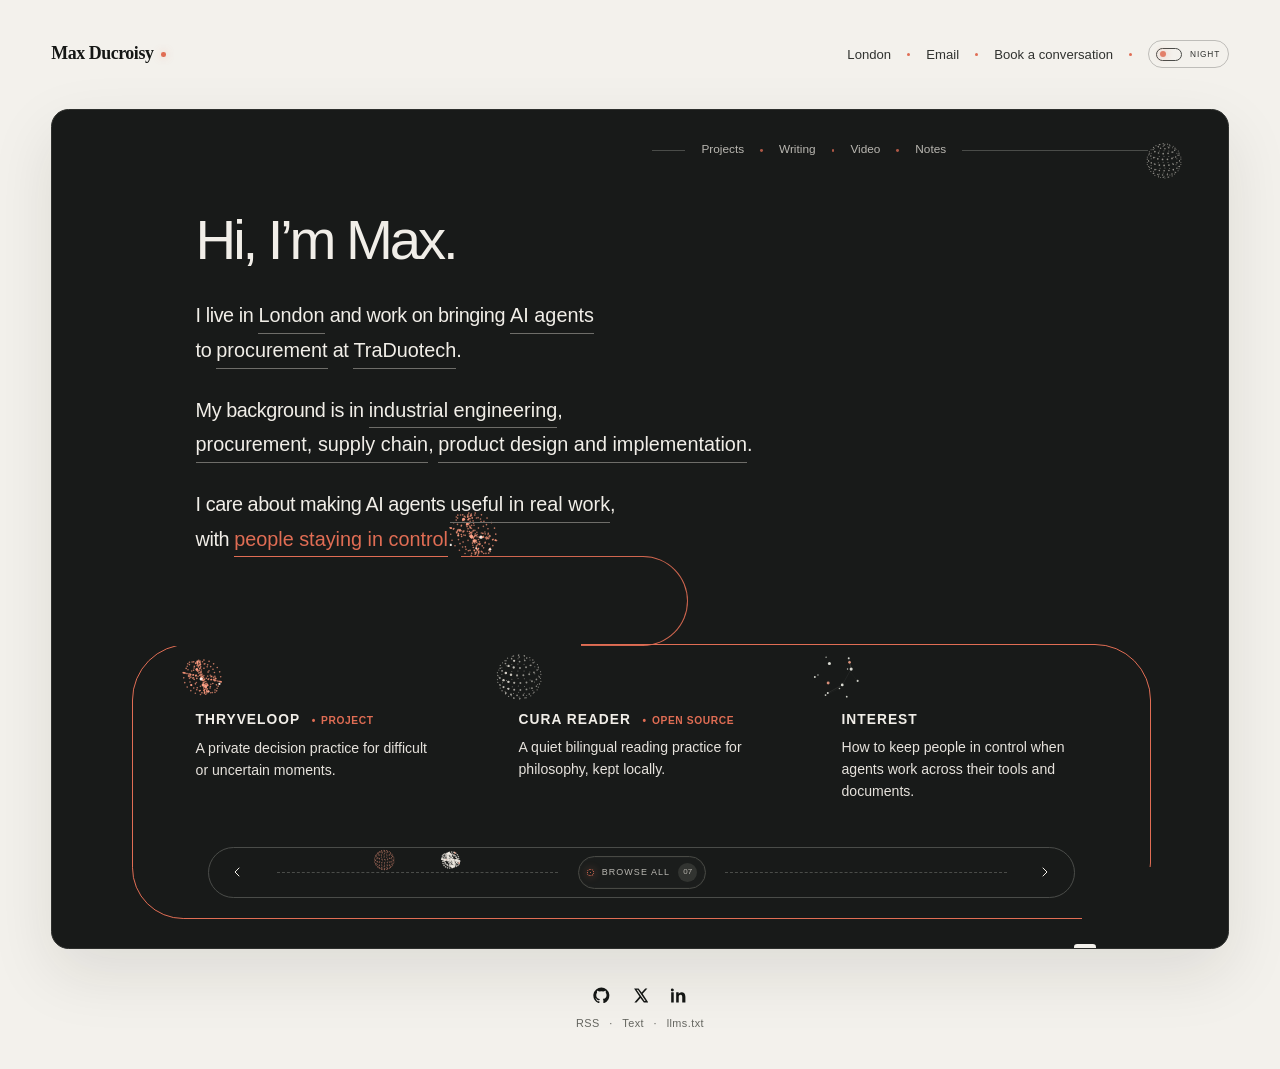
==== index.html @ c27c3bce "Launch personal site" ====
<!doctype html>
<html lang="en">
<head>
  <meta charset="utf-8">
  <meta name="viewport" content="width=device-width, initial-scale=1">
  <meta name="description" content="Max Ducroisy lives in London and works on bringing useful, human-controlled AI agents to procurement at TraDuotech.">
  <meta name="theme-color" content="#f3f1ec">
  <script>try{const ambient=localStorage.getItem('max-ambient');if(ambient)document.documentElement.dataset.ambient=ambient}catch{}</script>
  <meta property="og:title" content="Max Ducroisy">
  <meta property="og:description" content="Work, projects and interests from Max Ducroisy.">
  <meta property="og:type" content="website">
  <meta property="og:url" content="https://maxducroisy.xyz/">
  <meta property="og:image" content="https://maxducroisy.xyz/assets/social-card.png">
  <meta property="og:image:width" content="1200">
  <meta property="og:image:height" content="630">
  <meta property="og:image:alt" content="Max Ducroisy — work, projects and notes">
  <meta name="twitter:card" content="summary_large_image">
  <meta name="twitter:creator" content="@mdu_x0">
  <title>Max Ducroisy</title>
  <link rel="canonical" href="https://maxducroisy.xyz/">
  <link id="site-favicon" rel="icon" href="assets/favicon.svg" type="image/svg+xml">
  <link rel="alternate" type="application/rss+xml" title="Max Ducroisy" href="feed.xml">
  <link rel="stylesheet" href="styles.css">
  <script type="application/ld+json">
    {
      "@context": "https://schema.org",
      "@type": "Person",
      "name": "Max Ducroisy",
      "url": "https://maxducroisy.xyz/",
      "email": "mailto:max.ducroisy@traduotech.com",
      "homeLocation": {
        "@type": "Place",
        "name": "London, United Kingdom"
      },
      "worksFor": {
        "@type": "Organization",
        "name": "TraDuotech",
        "url": "https://traduotech.com/"
      },
      "knowsAbout": [
        "Industrial engineering",
        "Procurement",
        "Supply chain",
        "Product design",
        "AI agents"
      ],
      "sameAs": [
        "https://github.com/md7-debug",
        "https://x.com/mdu_x0",
        "https://www.linkedin.com/in/ducroisy"
      ]
    }
  </script>
  <script src="thinking-orbs.js" defer></script>
  <script src="script.js" defer></script>
</head>
<body>
  <a class="skip-link" href="#personal-space">Skip to Max's introduction</a>

  <header class="site-header" id="top">
    <a class="wordmark" href="#top" aria-label="Max Ducroisy, home">Max Ducroisy</a>
    <nav class="utility-nav" aria-label="Contact and location">
      <span>London</span>
      <span class="utility-separator" aria-hidden="true"></span>
      <a href="mailto:max.ducroisy@traduotech.com">Email</a>
      <span class="utility-separator" aria-hidden="true"></span>
      <a href="https://cal.com/mducroisy"><span class="label-desktop">Book a conversation</span><span class="label-mobile">Book</span></a>
      <span class="utility-separator" aria-hidden="true"></span>
      <button class="ambient-toggle" type="button" aria-pressed="false" aria-label="Switch to night theme">
        <span class="ambient-orbit" aria-hidden="true"><span class="ambient-bead"></span></span>
        <span class="ambient-text" aria-hidden="true">Night</span>
      </button>
    </nav>
  </header>

  <main>
    <section class="personal-space" id="personal-space" aria-labelledby="intro-title">
      <canvas class="orb-canvas" aria-hidden="true"></canvas>

      <div class="mode-rail" role="tablist" aria-label="Browse by format">
        <button class="mode-button is-active" type="button" role="tab" aria-selected="true" aria-controls="thread-grid" data-mode="projects">Projects</button>
        <span aria-hidden="true"></span>
        <button class="mode-button" type="button" role="tab" aria-selected="false" aria-controls="thread-grid" data-mode="writing">Writing</button>
        <span aria-hidden="true"></span>
        <button class="mode-button" type="button" role="tab" aria-selected="false" aria-controls="thread-grid" data-mode="video">Video</button>
        <span aria-hidden="true"></span>
        <button class="mode-button" type="button" role="tab" aria-selected="false" aria-controls="thread-grid" data-mode="notes">Notes</button>
      </div>
      <span class="orb-slot orb-slot-corner" data-orb-slot="corner" aria-hidden="true"></span>

      <div class="introduction">
        <h1 id="intro-title">Hi, I’m Max.</h1>

        <p>
          I live in <button class="thread-trigger" type="button" data-thread="london">London</button> and work on bringing
          <button class="thread-trigger" type="button" data-thread="agents">AI agents</button><br>
          to <button class="thread-trigger" type="button" data-thread="procurement">procurement</button> at
          <button class="thread-trigger" type="button" data-thread="traduotech">TraDuotech</button>.
        </p>

        <p>
          My background is in <button class="thread-trigger" type="button" data-thread="engineering">industrial engineering</button>,<br>
          <button class="thread-trigger" type="button" data-thread="supplychain">procurement, supply chain</button>,
          <button class="thread-trigger" type="button" data-thread="implementation">product design and implementation</button>.
        </p>

        <p>
          I care about making AI agents <button class="thread-trigger" type="button" data-thread="useful">useful in real work</button>,<br>
          with <button class="thread-trigger is-active" type="button" data-thread="control" aria-pressed="true">people staying in control</button>.
        </p>
      </div>

      <div class="thread-connection" aria-hidden="true"></div>

      <section class="thread-stage" aria-labelledby="thread-heading">
        <h2 class="visually-hidden" id="thread-heading">People staying in control</h2>
        <div class="thread-grid" id="thread-grid" aria-live="polite">
          <article class="thread-item">
            <span class="orb-slot" data-orb-slot="thread-0" aria-hidden="true"></span>
            <p class="thread-meta"><button class="fragment-trigger" type="button" data-fragment-thread="thryveloop">ThryveLoop</button> <span>Project</span></p>
            <p class="thread-description">A private decision practice for difficult or uncertain moments.</p>
          </article>
          <article class="thread-item">
            <span class="orb-slot" data-orb-slot="thread-1" aria-hidden="true"></span>
            <p class="thread-meta"><a href="https://curareader.vercel.app">Cura Reader</a> <span>Open source</span></p>
            <p class="thread-description">A quiet bilingual reading practice for philosophy, kept locally.</p>
          </article>
          <article class="thread-item">
            <span class="orb-slot" data-orb-slot="thread-2" aria-hidden="true"></span>
            <p class="thread-meta">Interest</p>
            <p class="thread-description">How capable agents can remain useful while people retain context and control.</p>
          </article>
        </div>

        <div class="thread-navigator">
          <button class="thread-arrow" type="button" data-direction="previous" aria-label="Previous thread">
            <svg class="ui-icon" viewBox="0 0 24 24" aria-hidden="true"><path d="m15 18-6-6 6-6"/></svg>
          </button>
          <span class="track-line" aria-hidden="true">
            <span class="orb-slot" data-orb-slot="track-0"></span>
            <span class="orb-slot" data-orb-slot="track-1"></span>
          </span>
          <button class="browse-button" type="button" aria-haspopup="dialog" aria-controls="archive-dialog">
            <span class="browse-orb" aria-hidden="true"></span>
            <span class="browse-label">Browse all</span>
            <span class="browse-count" aria-hidden="true">06</span>
          </button>
          <span class="track-line track-line-right" aria-hidden="true"></span>
          <button class="thread-arrow" type="button" data-direction="next" aria-label="Next thread">
            <svg class="ui-icon" viewBox="0 0 24 24" aria-hidden="true"><path d="m9 18 6-6-6-6"/></svg>
          </button>
        </div>
      </section>

      <dialog class="archive-dialog" id="archive-dialog" aria-labelledby="archive-title">
        <div class="archive-header">
          <div>
            <p>Browse</p>
            <h2 id="archive-title">Writing and projects</h2>
          </div>
          <button class="archive-close" type="button" aria-label="Close browse view">
            <svg class="ui-icon" viewBox="0 0 24 24" aria-hidden="true"><path d="M6 6l12 12M18 6 6 18"/></svg>
          </button>
        </div>
        <div class="archive-controls">
          <div class="archive-filters" role="group" aria-label="Filter browse view"></div>
          <label class="archive-search">
            <span class="visually-hidden">Search writing and projects</span>
            <svg class="ui-icon" viewBox="0 0 24 24" aria-hidden="true"><circle cx="11" cy="11" r="6"/><path d="m16 16 4 4"/></svg>
            <input type="search" placeholder="Search the archive" autocomplete="off">
          </label>
        </div>
        <p class="archive-summary" aria-live="polite"></p>
        <div class="archive-results">
          <div class="archive-list"></div>
          <button class="archive-more" type="button" hidden>Show more</button>
        </div>
      </dialog>

      <p class="orb-status visually-hidden" aria-live="polite"></p>
    </section>
  </main>

  <footer class="site-footer">
    <nav class="footer-social" aria-label="Social links">
      <a href="https://github.com/md7-debug" rel="me" aria-label="GitHub"><svg class="brand-icon" viewBox="0 0 24 24" aria-hidden="true"><path d="M12 .7a11.5 11.5 0 0 0-3.64 22.42c.58.1.79-.25.79-.56v-2.23c-3.23.7-3.91-1.37-3.91-1.37-.53-1.34-1.29-1.7-1.29-1.7-1.05-.72.08-.71.08-.71 1.17.08 1.78 1.2 1.78 1.2 1.04 1.77 2.72 1.26 3.39.96.1-.75.4-1.26.74-1.55-2.58-.29-5.29-1.29-5.29-5.69 0-1.26.45-2.28 1.19-3.09-.12-.29-.52-1.47.11-3.05 0 0 .97-.31 3.16 1.18a10.94 10.94 0 0 1 5.76 0c2.19-1.49 3.16-1.18 3.16-1.18.63 1.58.23 2.76.11 3.05.74.81 1.19 1.83 1.19 3.09 0 4.41-2.72 5.39-5.31 5.68.42.36.79 1.07.79 2.16v3.2c0 .31.21.67.8.56A11.5 11.5 0 0 0 12 .7Z"/></svg><span>GitHub</span></a>
      <a href="https://x.com/mdu_x0" rel="me" aria-label="X"><svg class="brand-icon" viewBox="0 0 24 24" aria-hidden="true"><path d="M18.9 2H22l-6.77 7.74L23.2 22h-6.24l-4.89-6.39L6.48 22H3.36l7.26-8.3L2.98 2h6.4l4.42 5.84L18.9 2Zm-1.1 17.84h1.73L8.44 4.05H6.58L17.8 19.84Z"/></svg><span>X</span></a>
      <a href="https://www.linkedin.com/in/ducroisy" rel="me" aria-label="LinkedIn"><svg class="brand-icon" viewBox="0 0 24 24" aria-hidden="true"><path d="M5.34 7.65H1.67V22h3.67V7.65ZM3.5 2A2.13 2.13 0 1 0 3.5 6.25 2.13 2.13 0 0 0 3.5 2ZM22 13.78c0-4.32-2.31-6.33-5.39-6.33a4.66 4.66 0 0 0-4.23 2.33h-.05V7.65H8.82V22h3.67v-7.1c0-1.87.35-3.68 2.67-3.68 2.29 0 2.32 2.14 2.32 3.8V22H22v-8.22Z"/></svg><span>LinkedIn</span></a>
    </nav>
    <nav class="footer-editions" aria-label="Other editions">
      <a href="feed.xml">RSS</a>
      <span aria-hidden="true">·</span>
      <a href="index.txt">Text</a>
      <span aria-hidden="true">·</span>
      <a href="llms.txt">llms.txt</a>
    </nav>
  </footer>
</body>
</html>
---- styles.css ----
:root {
  --paper: #f3f1ec;
  --surface: #181a19;
  --surface-soft: #202220;
  --ink: #f1eee8;
  --ink-muted: #b9b7b1;
  --outer-ink: #151715;
  --outer-muted: #30322f;
  --outer-subtle: #656660;
  --line: #4a4c49;
  --line-soft: #313330;
  --accent: #e06d54;
  --accent-muted: #b95643;
  --page-gutter: clamp(1rem, 4vw, 4rem);
  --page-width: 80rem;
  --surface-radius: 1.1rem;
  --sans: "Avenir Next", Avenir, "Helvetica Neue", Helvetica, Arial, sans-serif;
  --ease-out: cubic-bezier(0.16, 1, 0.3, 1);
}

html[data-ambient="night"] {
  --paper: #101211;
  --outer-ink: #efebe4;
  --outer-muted: #c7c3bb;
  --outer-subtle: #918f89;
}

* {
  box-sizing: border-box;
}

html {
  min-width: 18rem;
  background: var(--paper);
  color: var(--outer-ink);
  scroll-behavior: smooth;
  transition: background-color 420ms var(--ease-out), color 300ms ease;
}

body {
  min-height: 100dvh;
  margin: 0;
  overflow-x: hidden;
  background: var(--paper);
  font-family: var(--sans);
  font-size: 1rem;
  line-height: 1.5;
  text-rendering: optimizeLegibility;
  -webkit-font-smoothing: antialiased;
  transition: background-color 420ms var(--ease-out);
}

button,
a {
  -webkit-tap-highlight-color: transparent;
}

a {
  color: inherit;
}

button {
  font: inherit;
}

button:focus-visible,
a:focus-visible {
  outline: 2px solid var(--accent);
  outline-offset: 0.35rem;
}

::selection {
  background: var(--accent);
  color: var(--surface);
}

.skip-link {
  position: fixed;
  top: 1rem;
  left: 1rem;
  z-index: 20;
  padding: 0.55rem 0.8rem;
  background: var(--surface);
  color: var(--ink);
  transform: translateY(-180%);
  transition: transform 180ms ease;
}

.skip-link:focus {
  transform: translateY(0);
}

body.archive-open {
  overflow: hidden;
}

body.archive-open .skip-link {
  visibility: hidden;
}

.site-header,
main,
.site-footer {
  width: min(calc(100% - (2 * var(--page-gutter))), var(--page-width));
  margin-inline: auto;
}

.site-header {
  display: flex;
  align-items: center;
  justify-content: space-between;
  min-height: 6.8rem;
}

.wordmark {
  display: inline-flex;
  align-items: center;
  gap: 0.5rem;
  font-family: "Iowan Old Style", "Palatino Linotype", Palatino, Baskerville, Georgia, serif;
  font-size: 1.12rem;
  font-weight: 600;
  letter-spacing: -0.025em;
  line-height: 1;
  text-decoration: none;
}

.wordmark::after {
  width: 0.28rem;
  height: 0.28rem;
  border-radius: 50%;
  background: var(--accent);
  box-shadow: 0 0 0.5rem rgb(224 109 84 / 35%);
  content: "";
}

.utility-nav {
  display: flex;
  align-items: center;
  gap: 1rem;
  color: var(--outer-muted);
  font-size: 0.82rem;
  line-height: 1;
}

.utility-nav a {
  text-decoration: none;
  transition: color 180ms ease;
}

.utility-nav a:hover {
  color: var(--accent-muted);
}

.ambient-toggle {
  display: inline-flex;
  align-items: center;
  gap: 0.42rem;
  min-height: 1.75rem;
  padding: 0.22rem 0.42rem;
  border: 1px solid color-mix(in srgb, var(--outer-ink) 24%, transparent);
  border-radius: 999px;
  background: transparent;
  color: var(--outer-muted);
  cursor: pointer;
  transition: border-color 180ms ease, color 180ms ease, transform 240ms var(--ease-out);
}

.ambient-toggle:hover {
  border-color: var(--accent);
  color: var(--accent);
  transform: translateY(-1px);
}

.ambient-orbit {
  position: relative;
  width: 1.65rem;
  height: 0.78rem;
  border: 1px solid currentColor;
  border-radius: 999px;
  opacity: 0.86;
}

.ambient-bead {
  position: absolute;
  top: 50%;
  left: 0.16rem;
  width: 0.38rem;
  height: 0.38rem;
  border-radius: 50%;
  background: var(--accent);
  box-shadow: 0 0 0.45rem rgb(224 109 84 / 48%);
  transform: translateY(-50%);
  transition: left 360ms var(--ease-out), transform 360ms var(--ease-out), background-color 180ms ease;
}

.ambient-toggle[aria-pressed="true"] .ambient-bead {
  left: calc(100% - 0.54rem);
  transform: translateY(-50%) rotate(180deg);
  background: #f1eee8;
}

.ambient-text {
  min-width: 2rem;
  font-size: 0.52rem;
  letter-spacing: 0.1em;
  text-align: center;
  text-transform: uppercase;
}

.label-mobile {
  display: none;
}

.utility-separator {
  width: 0.2rem;
  height: 0.2rem;
  border-radius: 50%;
  background: var(--accent);
}

.personal-space {
  position: relative;
  isolation: isolate;
  min-height: 52.5rem;
  overflow: hidden;
  border: 1px solid #2d2f2d;
  border-radius: var(--surface-radius);
  background: var(--surface);
  color: var(--ink);
  box-shadow: 0 1.5rem 4rem rgb(33 30 24 / 10%);
}

html[data-ambient="night"] .personal-space {
  border-color: #3a3c39;
  box-shadow: 0 1.8rem 5rem rgb(0 0 0 / 42%);
}

.personal-space::after {
  position: absolute;
  right: 8.25rem;
  bottom: -1px;
  z-index: 6;
  width: 1.35rem;
  height: 0.32rem;
  border-radius: 0.2rem 0.2rem 0 0;
  background: var(--paper);
  content: "";
}

.orb-canvas {
  position: absolute;
  inset: 0;
  z-index: 8;
  width: 100%;
  height: 100%;
  pointer-events: none;
}

.mode-rail {
  position: absolute;
  top: 1.85rem;
  right: 5rem;
  z-index: 10;
  display: flex;
  align-items: center;
  gap: 0.85rem;
  min-width: 31rem;
}

.mode-rail::before,
.mode-rail::after {
  height: 1px;
  background: var(--line);
  content: "";
}

.mode-rail::before {
  width: 2.1rem;
}

.mode-rail::after {
  flex: 1;
}

.mode-rail > span {
  width: 0.18rem;
  height: 0.18rem;
  border-radius: 50%;
  background: var(--accent);
  opacity: 0.75;
}

.mode-button {
  position: relative;
  padding: 0.3rem 0.15rem;
  border: 0;
  background: transparent;
  color: var(--ink-muted);
  cursor: pointer;
  font-size: 0.74rem;
  line-height: 1;
  transition: color 220ms ease;
}

.mode-button::after {
  position: absolute;
  right: 0;
  bottom: -0.15rem;
  left: 0;
  height: 1px;
  background: var(--accent);
  content: "";
  opacity: 0;
  transform: scaleX(0.35);
  transition: opacity 220ms ease, transform 320ms var(--ease-out);
}

.mode-button:hover,
.mode-button.is-active {
  color: var(--accent);
}

.mode-button.is-active::after {
  opacity: 1;
  transform: scaleX(1);
}

.orb-slot {
  position: absolute;
  width: 1px;
  height: 1px;
  pointer-events: none;
}

.orb-slot-corner {
  top: 3.15rem;
  right: 2.7rem;
}

.introduction {
  position: relative;
  z-index: 9;
  width: min(56rem, 76%);
  padding: 6.4rem 0 0 clamp(3rem, 11.2vw, 9rem);
}

.introduction h1 {
  margin: 0 0 2rem;
  font-size: clamp(3.2rem, 4.4vw, 4.65rem);
  font-weight: 470;
  letter-spacing: -0.055em;
  line-height: 0.98;
}

.introduction p {
  margin: 0 0 1.55rem;
  color: var(--ink);
  font-size: clamp(1.12rem, 1.55vw, 1.32rem);
  font-weight: 450;
  letter-spacing: -0.022em;
  line-height: 1.62;
}

.thread-trigger {
  position: relative;
  display: inline;
  padding: 0 0 0.08em;
  border: 0;
  border-bottom: 1px solid #6e6d69;
  background: transparent;
  color: inherit;
  cursor: pointer;
  line-height: inherit;
  transition: border-color 200ms ease, color 200ms ease;
}

.thread-trigger::after {
  position: absolute;
  right: -0.18rem;
  bottom: -0.18rem;
  width: 0.22rem;
  height: 0.22rem;
  border-radius: 50%;
  background: var(--accent);
  content: "";
  opacity: 0;
  transform: scale(0.5);
  transition: opacity 180ms ease, transform 260ms var(--ease-out);
}

.thread-trigger:hover,
.thread-trigger:focus-visible {
  border-color: var(--accent);
  color: #fff;
}

.thread-trigger:hover::after,
.thread-trigger:focus-visible::after {
  opacity: 0.85;
  transform: scale(1);
}

.thread-trigger.is-active {
  border-color: var(--accent);
  color: var(--accent);
}

.thread-trigger.is-active::after {
  opacity: 0;
}

.thread-connection {
  position: absolute;
  top: 28.45rem;
  left: 33.5%;
  z-index: 3;
  width: 20.25%;
  height: 5.55rem;
  border-top: 1px solid var(--accent);
  border-right: 1px solid var(--accent);
  border-bottom: 1px solid var(--accent);
  border-radius: 0 4.25rem 4.25rem 0;
  opacity: 0.92;
  transform-origin: left center;
  transition: top 480ms var(--ease-out), left 480ms var(--ease-out), width 480ms var(--ease-out);
}

.thread-stage {
  position: absolute;
  right: 4.8rem;
  bottom: 1.8rem;
  left: 5rem;
  z-index: 4;
  min-height: 17.2rem;
  padding: 4.2rem 3.9rem 1.4rem;
  border: 1px solid var(--accent);
  border-radius: 3.5rem 3.5rem 3.5rem 3.2rem;
}

.thread-stage::before {
  position: absolute;
  top: -1px;
  left: 0;
  width: 44%;
  height: 2px;
  background: var(--surface);
  content: "";
}

.thread-stage::after {
  position: absolute;
  right: -2px;
  bottom: -2px;
  width: 4.4rem;
  height: 3.3rem;
  background: var(--surface);
  content: "";
}

.thread-grid {
  position: relative;
  z-index: 9;
  display: grid;
  grid-template-columns: repeat(3, minmax(0, 1fr));
  gap: clamp(2rem, 6vw, 7rem);
}

.thread-grid[data-count="1"] .thread-item {
  grid-column: 1 / span 2;
  max-width: 26rem;
}

.thread-grid[data-variant="writing"] {
  gap: clamp(1.6rem, 4vw, 4.2rem);
}

.thread-grid[data-variant="writing"] .thread-meta {
  font-size: 0.72rem;
  letter-spacing: 0.055em;
  line-height: 1.25;
}

.thread-grid[data-variant="writing"] .thread-meta span {
  font-size: 0.59rem;
}

.thread-grid[data-variant="writing"] .thread-description {
  font-size: 0.78rem;
  line-height: 1.42;
}

.thread-grid.is-changing {
  opacity: 0;
  transform: translateY(0.45rem);
}

.thread-item {
  position: relative;
  min-width: 0;
  transition: opacity 240ms ease, transform 360ms var(--ease-out);
}

.thread-item .orb-slot {
  top: -1.65rem;
  left: 0.5rem;
}

.thread-meta {
  margin: 0 0 0.55rem;
  font-size: 0.86rem;
  font-weight: 600;
  letter-spacing: 0.075em;
  line-height: 1.2;
  text-transform: uppercase;
}

.thread-meta span {
  color: var(--accent);
  font-size: 0.64rem;
  font-weight: 580;
  letter-spacing: 0.06em;
  white-space: nowrap;
}

.thread-meta a {
  color: inherit;
  text-decoration: none;
  transition: color 180ms ease;
}

.thread-meta a:hover,
.thread-meta button:hover {
  color: var(--accent);
}

.thread-meta button {
  padding: 0;
  border: 0;
  border-bottom: 1px solid transparent;
  background: transparent;
  color: inherit;
  cursor: pointer;
  font: inherit;
  letter-spacing: inherit;
  line-height: inherit;
  text-transform: inherit;
  transition: border-color 180ms ease, color 180ms ease;
}

.thread-meta button:hover {
  border-color: var(--accent);
}

.thread-meta span::before {
  margin-inline: 0.42rem 0.32rem;
  color: var(--accent);
  content: "•";
}

.thread-description {
  max-width: 17.5rem;
  margin: 0;
  color: #e6e2dc;
  font-size: 0.88rem;
  font-weight: 430;
  line-height: 1.55;
}

.thread-link {
  display: inline-flex;
  align-items: center;
  gap: 0.35rem;
  margin-top: 0.65rem;
  color: var(--ink-muted);
  font-size: 0.68rem;
  text-decoration: none;
  transition: color 180ms ease;
}

.thread-link:hover {
  color: var(--accent);
}

.thread-link .external-mark {
  font-size: 0.78rem;
}

.ui-icon {
  width: 1rem;
  height: 1rem;
  fill: none;
  stroke: currentColor;
  stroke-linecap: round;
  stroke-linejoin: round;
  stroke-width: 1.5;
}

.thread-navigator {
  position: absolute;
  right: 4.7rem;
  bottom: 1.25rem;
  left: 4.7rem;
  z-index: 9;
  display: grid;
  grid-template-columns: 2.5rem 1fr auto 1fr 2.5rem;
  align-items: center;
  gap: 1.2rem;
  min-height: 3.2rem;
  padding-inline: 0.5rem;
  border: 1px solid var(--line);
  border-radius: 999px;
}

.thread-arrow {
  display: grid;
  width: 2.4rem;
  height: 2.4rem;
  place-items: center;
  padding: 0;
  border: 0;
  border-radius: 50%;
  background: transparent;
  color: var(--ink);
  cursor: pointer;
  font-size: 1.12rem;
  transition: background-color 180ms ease, color 180ms ease, transform 220ms var(--ease-out);
}

.thread-arrow:hover {
  background: var(--surface-soft);
  color: var(--accent);
  transform: scale(1.05);
}

.track-line {
  position: relative;
  height: 1px;
  border-top: 1px dashed var(--line);
}

.track-line .orb-slot:first-child {
  top: 0;
  left: 40%;
}

.track-line .orb-slot:last-child {
  top: 0;
  left: 64%;
}

.browse-button {
  position: relative;
  display: inline-flex;
  align-items: center;
  gap: 0.5rem;
  min-height: 2rem;
  padding: 0.36rem 0.45rem 0.36rem 0.52rem;
  border: 1px solid #484944;
  border-radius: 999px;
  background: rgb(28 30 29 / 84%);
  color: var(--ink-muted);
  cursor: pointer;
  font-size: 0.56rem;
  letter-spacing: 0.12em;
  line-height: 1;
  text-transform: uppercase;
  white-space: nowrap;
  box-shadow: inset 0 0 0 1px rgb(255 255 255 / 2%);
  transition: border-color 180ms ease, color 180ms ease, transform 220ms var(--ease-out), background-color 180ms ease;
}

.browse-button:hover {
  border-color: var(--accent);
  background: #242624;
  color: var(--accent);
  transform: translateY(-1px);
}

.browse-orb {
  position: relative;
  width: 0.42rem;
  height: 0.42rem;
  flex: 0 0 auto;
  border: 1px dotted var(--accent);
  border-radius: 50%;
  box-shadow: 0 0 0.55rem rgb(255 142 111 / 28%);
  transition: transform 300ms var(--ease-out), box-shadow 300ms ease;
}

.browse-orb::after {
  position: absolute;
  inset: 0.1rem;
  border-radius: 50%;
  background: var(--accent);
  content: "";
}

.browse-button:hover .browse-orb {
  box-shadow: 0 0 0.75rem rgb(255 142 111 / 48%);
  transform: rotate(90deg) scale(1.12);
}

.browse-count {
  display: grid;
  min-width: 1.2rem;
  height: 1.2rem;
  place-items: center;
  border-radius: 50%;
  background: #323431;
  color: #b7b4ad;
  font-size: 0.5rem;
  letter-spacing: 0;
}

.archive-dialog {
  width: min(calc(100% - 4rem), 68rem);
  height: min(44rem, calc(100dvh - 4rem));
  max-height: calc(100dvh - 4rem);
  padding: 2.6rem 3rem 2.2rem;
  overflow: hidden;
  border: 1px solid var(--accent);
  border-radius: 2.8rem;
  background: var(--surface);
  color: var(--ink);
  box-shadow: 0 2rem 6rem rgb(0 0 0 / 38%);
}

.archive-dialog[open] {
  display: grid;
  grid-template-rows: auto auto auto minmax(0, 1fr);
}

.archive-dialog::backdrop {
  background: rgb(15 16 15 / 78%);
  backdrop-filter: blur(0.45rem);
}

.archive-header {
  display: flex;
  align-items: flex-start;
  justify-content: space-between;
  gap: 2rem;
  padding-bottom: 1.8rem;
}

.archive-header p,
.archive-header h2 {
  margin: 0;
}

.archive-header p {
  margin-bottom: 0.45rem;
  color: var(--accent);
  font-size: 0.68rem;
  letter-spacing: 0.12em;
  text-transform: uppercase;
}

.archive-header h2 {
  font-size: clamp(1.8rem, 3vw, 2.8rem);
  font-weight: 470;
  letter-spacing: -0.045em;
  line-height: 1.05;
}

.archive-close {
  display: grid;
  width: 2.5rem;
  height: 2.5rem;
  place-items: center;
  padding: 0;
  border: 1px solid var(--line);
  border-radius: 50%;
  background: transparent;
  color: var(--ink);
  cursor: pointer;
  font-size: 1rem;
  transition: border-color 180ms ease, color 180ms ease, transform 220ms var(--ease-out);
}

.archive-close:hover {
  border-color: var(--accent);
  color: var(--accent);
  transform: rotate(5deg);
}

.archive-controls {
  display: grid;
  grid-template-columns: minmax(0, 1fr) minmax(13rem, 18rem);
  align-items: center;
  gap: 1.5rem;
  padding-bottom: 0.9rem;
}

.archive-filters {
  display: flex;
  gap: 0.45rem;
  min-width: 0;
  overflow-x: auto;
  overscroll-behavior-inline: contain;
  scrollbar-width: none;
}

.archive-filters::-webkit-scrollbar {
  display: none;
}

.archive-filter {
  display: inline-flex;
  align-items: center;
  gap: 0.45rem;
  flex: 0 0 auto;
  padding: 0.4rem 0.5rem 0.4rem 0.75rem;
  border: 1px solid var(--line);
  border-radius: 999px;
  background: transparent;
  color: var(--ink-muted);
  cursor: pointer;
  font-size: 0.68rem;
  transition: border-color 180ms ease, color 180ms ease;
}

.archive-filter small {
  display: grid;
  min-width: 1.25rem;
  height: 1.25rem;
  place-items: center;
  border-radius: 50%;
  background: #2d2f2d;
  color: #a7a49e;
  font-size: 0.54rem;
}

.archive-filter:hover,
.archive-filter.is-active {
  border-color: var(--accent);
  color: var(--accent);
}

.archive-filter.is-active small {
  background: var(--accent);
  color: var(--surface);
}

.archive-search {
  display: flex;
  align-items: center;
  gap: 0.55rem;
  min-height: 2.15rem;
  border-bottom: 1px solid var(--line);
  color: var(--ink-muted);
  transition: border-color 180ms ease, color 180ms ease;
}

.archive-search:focus-within {
  border-color: var(--accent);
  color: var(--accent);
}

.archive-search .ui-icon {
  width: 0.9rem;
  flex: 0 0 auto;
}

.archive-search input {
  width: 100%;
  padding: 0.45rem 0;
  border: 0;
  outline: 0;
  background: transparent;
  color: var(--ink);
  font: inherit;
  font-size: 0.72rem;
}

.archive-search input::placeholder {
  color: #84847e;
}

.archive-search input::-webkit-search-cancel-button {
  filter: invert(1);
  opacity: 0.55;
}

.archive-summary {
  margin: 0;
  padding: 0.2rem 0 0.65rem;
  color: #888983;
  font-size: 0.62rem;
  letter-spacing: 0.08em;
  text-transform: uppercase;
}

.archive-results {
  min-height: 0;
  padding-right: 0.35rem;
  overflow-y: auto;
  overscroll-behavior: contain;
  scrollbar-color: #555650 transparent;
  scrollbar-width: thin;
}

.archive-list {
  border-bottom: 1px solid var(--line-soft);
}

.archive-item {
  display: grid;
  grid-template-columns: 4.5rem 6.5rem 9rem minmax(0, 1fr) 1rem;
  align-items: center;
  gap: 1rem;
  min-height: 4.4rem;
  border-top: 1px solid var(--line-soft);
  color: inherit;
  text-decoration: none;
  transition: border-color 180ms ease, color 180ms ease, padding 260ms var(--ease-out);
}

.archive-item:hover {
  padding-inline: 0.35rem;
  border-color: var(--accent);
  color: var(--accent);
}

.archive-item time,
.archive-type,
.archive-classification {
  color: var(--ink-muted);
  font-size: 0.66rem;
}

.archive-item time {
  display: flex;
  flex-direction: column;
  gap: 0.05rem;
  line-height: 1.25;
}

.archive-type {
  letter-spacing: 0.08em;
  text-transform: uppercase;
}

.archive-classification {
  color: #d2cec7;
}

.archive-title {
  font-size: 0.86rem;
  line-height: 1.35;
}

.archive-item .external-mark {
  color: var(--accent);
  font-size: 0.85rem;
}

.archive-empty {
  margin: 0;
  padding: 2rem 0;
  border-top: 1px solid var(--line-soft);
  color: var(--ink-muted);
  font-size: 0.82rem;
}

.archive-more {
  width: 100%;
  min-height: 3.6rem;
  padding: 0;
  border: 0;
  border-bottom: 1px solid var(--line-soft);
  background: transparent;
  color: var(--ink-muted);
  cursor: pointer;
  font-size: 0.64rem;
  letter-spacing: 0.1em;
  text-transform: uppercase;
  transition: color 180ms ease, border-color 180ms ease;
}

.archive-more:hover {
  border-color: var(--accent);
  color: var(--accent);
}

.site-footer {
  display: flex;
  flex-direction: column;
  align-items: center;
  justify-content: center;
  gap: 0.7rem;
  min-height: 7.5rem;
}

.site-footer nav {
  display: flex;
  align-items: center;
}

.footer-social {
  gap: 1.35rem;
}

.footer-social a {
  display: grid;
  place-items: center;
  color: var(--outer-ink);
  font-size: 1.22rem;
  text-decoration: none;
  transition: color 180ms ease, transform 220ms var(--ease-out);
}

.brand-icon {
  width: 1.05rem;
  height: 1.05rem;
  fill: currentColor;
}

.footer-social a:hover {
  color: var(--accent-muted);
  transform: translateY(-0.12rem);
}

.footer-social a span {
  position: absolute;
  width: 1px;
  height: 1px;
  padding: 0;
  margin: -1px;
  overflow: hidden;
  clip: rect(0, 0, 0, 0);
  white-space: nowrap;
  border: 0;
}

.footer-editions {
  gap: 0.6rem;
  color: var(--outer-subtle);
  font-size: 0.68rem;
  letter-spacing: 0.04em;
}

.footer-editions a {
  text-decoration-color: transparent;
  text-underline-offset: 0.25rem;
  transition: color 180ms ease, text-decoration-color 180ms ease;
}

.footer-editions a:hover {
  color: var(--accent-muted);
  text-decoration-color: currentColor;
}

.article-page-main {
  max-width: 62rem;
}

.note-shell {
  position: relative;
  min-height: 46rem;
  padding: clamp(3.5rem, 8vw, 7rem) clamp(2rem, 9vw, 7rem) 3.5rem;
  overflow: hidden;
  border: 1px solid #343633;
  border-radius: 1.4rem;
  background: var(--surface);
  color: var(--ink);
  box-shadow: 0 1.5rem 4rem rgb(33 30 24 / 12%);
}

.note-shell::before {
  position: absolute;
  top: 8rem;
  right: -3rem;
  width: 16rem;
  height: 5rem;
  border: 1px solid var(--accent);
  border-left-color: transparent;
  border-radius: 50%;
  content: "";
  opacity: 0.78;
  transform: rotate(-18deg);
}

.note-shell::after {
  position: absolute;
  right: 0;
  bottom: 6rem;
  width: 24%;
  border-top: 1px solid var(--accent);
  content: "";
}

.note-orbit {
  position: absolute;
  top: 5.2rem;
  right: 4.2rem;
  z-index: 2;
  width: 5.5rem;
  height: 5.5rem;
  border: 1px solid rgb(224 109 84 / 48%);
  border-radius: 50%;
  animation: note-orbit-turn 16s linear infinite;
}

.note-orbit::before,
.note-orbit::after {
  position: absolute;
  inset: 0.55rem -0.45rem;
  border: 1px solid rgb(241 238 232 / 25%);
  border-radius: 50%;
  content: "";
  transform: rotate(38deg);
}

.note-orbit::after {
  inset: -0.35rem 1.05rem;
  border-color: rgb(224 109 84 / 32%);
  transform: rotate(-24deg);
}

.note-orbit span {
  position: absolute;
  width: 0.38rem;
  height: 0.38rem;
  border-radius: 50%;
  background: var(--accent);
  box-shadow: 0 0 0.7rem rgb(224 109 84 / 38%);
}

.note-orbit span:nth-child(1) { top: 8%; left: 44%; }
.note-orbit span:nth-child(2) { top: 28%; right: 4%; transform: scale(0.72); }
.note-orbit span:nth-child(3) { right: 18%; bottom: 12%; transform: scale(1.2); }
.note-orbit span:nth-child(4) { bottom: 5%; left: 32%; transform: scale(0.68); }
.note-orbit span:nth-child(5) { top: 45%; left: -2%; transform: scale(0.9); }
.note-orbit span:nth-child(6) { top: 36%; left: 42%; transform: scale(1.45); }

@keyframes note-orbit-turn {
  to { transform: rotate(360deg); }
}

.note-header,
.note-body,
.note-end {
  position: relative;
  z-index: 3;
  max-width: 43rem;
}

.note-meta {
  display: flex;
  align-items: center;
  gap: 1rem;
  margin-bottom: 2.2rem;
  color: var(--ink-muted);
  font-size: 0.66rem;
  letter-spacing: 0.08em;
  text-transform: uppercase;
}

.note-meta a {
  color: var(--accent);
  text-decoration: none;
}

.note-meta time::before {
  margin-right: 1rem;
  color: var(--accent);
  content: "•";
}

.note-header h1 {
  max-width: 38rem;
  margin: 0 0 1.5rem;
  font-size: clamp(3.3rem, 7vw, 6rem);
  font-weight: 470;
  letter-spacing: -0.065em;
  line-height: 0.94;
}

.note-header > p {
  max-width: 36rem;
  margin: 0 0 4rem;
  color: #cfcbc4;
  font-size: clamp(1.1rem, 2.2vw, 1.35rem);
  line-height: 1.55;
}

.note-body {
  max-width: 38rem;
}

.note-body p {
  margin: 0 0 1.7rem;
  color: #e5e1da;
  font-size: 1rem;
  line-height: 1.78;
}

.note-body p:first-child {
  color: var(--ink);
  font-size: 1.2rem;
}

.note-end {
  display: grid;
  grid-template-columns: minmax(3rem, 1fr) auto auto;
  align-items: center;
  gap: 1rem;
  margin-top: 3.8rem;
  color: var(--ink-muted);
  font-size: 0.68rem;
}

.note-end > span {
  border-top: 1px dashed var(--line);
}

.note-end p {
  margin: 0;
}

.note-end a {
  color: var(--accent);
  text-decoration: none;
}

.error-main {
  max-width: 72rem;
}

.error-space {
  position: relative;
  display: grid;
  min-height: 34rem;
  place-items: center;
  padding: 4rem;
  overflow: hidden;
  border: 1px solid #343633;
  border-radius: 1.4rem;
  background: var(--surface);
  color: var(--ink);
  box-shadow: 0 1.5rem 4rem rgb(33 30 24 / 12%);
}

.error-code {
  position: absolute;
  top: 1rem;
  left: 2.5rem;
  margin: 0;
  color: rgb(241 238 232 / 5%);
  font-family: "Iowan Old Style", Baskerville, Georgia, serif;
  font-size: clamp(12rem, 28vw, 22rem);
  font-weight: 600;
  letter-spacing: -0.1em;
  line-height: 1;
}

.error-copy {
  position: relative;
  z-index: 3;
  width: min(100%, 31rem);
}

.error-copy > p:first-child {
  margin: 0 0 1rem;
  color: var(--accent);
  font-size: 0.68rem;
  letter-spacing: 0.12em;
  text-transform: uppercase;
}

.error-copy h1 {
  margin: 0 0 1.3rem;
  font-size: clamp(2.6rem, 6vw, 4.8rem);
  font-weight: 470;
  letter-spacing: -0.06em;
  line-height: 0.98;
}

.error-copy > p:not(:first-child) {
  max-width: 25rem;
  margin: 0 0 2rem;
  color: var(--ink-muted);
  line-height: 1.65;
}

.error-copy a {
  color: var(--accent);
  font-size: 0.76rem;
  text-decoration: none;
}

.error-path {
  position: absolute;
  right: -2rem;
  bottom: 4rem;
  left: 4rem;
  height: 5rem;
  border-top: 1px solid var(--accent);
  border-right: 1px solid var(--accent);
  border-radius: 0 4rem 0 0;
}

.error-path span {
  position: absolute;
  top: -0.32rem;
  left: 32%;
  width: 0.6rem;
  height: 0.6rem;
  border-radius: 50%;
  background: var(--accent);
  box-shadow: 0 0 1rem rgb(224 109 84 / 48%);
}

.error-orb {
  position: absolute;
  top: 3.5rem;
  right: 5rem;
  width: 8rem;
  height: 8rem;
  border: 1px solid rgb(224 109 84 / 42%);
  border-radius: 50%;
  animation: note-orbit-turn 20s linear infinite;
}

.error-orb::before,
.error-orb::after {
  position: absolute;
  inset: 1rem -0.7rem;
  border: 1px solid rgb(241 238 232 / 24%);
  border-radius: 50%;
  content: "";
  transform: rotate(-26deg);
}

.error-orb::after {
  inset: -0.65rem 2rem;
  border-color: rgb(224 109 84 / 38%);
  transform: rotate(31deg);
}

.error-orb span {
  position: absolute;
  width: 0.5rem;
  height: 0.5rem;
  border-radius: 50%;
  background: var(--accent);
  box-shadow: 0 0 0.8rem rgb(224 109 84 / 44%);
}

.error-orb span:nth-child(1) { top: 5%; left: 46%; }
.error-orb span:nth-child(2) { top: 18%; right: 14%; transform: scale(0.72); }
.error-orb span:nth-child(3) { top: 46%; right: -2%; transform: scale(1.2); }
.error-orb span:nth-child(4) { right: 17%; bottom: 9%; }
.error-orb span:nth-child(5) { bottom: 0; left: 38%; transform: scale(0.68); }
.error-orb span:nth-child(6) { bottom: 22%; left: 4%; transform: scale(1.05); }
.error-orb span:nth-child(7) { top: 24%; left: 4%; transform: scale(0.8); }
.error-orb span:nth-child(8) { top: 44%; left: 44%; transform: scale(1.55); }

.visually-hidden {
  position: absolute !important;
  width: 1px !important;
  height: 1px !important;
  padding: 0 !important;
  margin: -1px !important;
  overflow: hidden !important;
  clip: rect(0, 0, 0, 0) !important;
  white-space: nowrap !important;
  border: 0 !important;
}

@media (max-width: 64rem) {
  .site-header {
    min-height: 5.4rem;
  }

  .personal-space {
    min-height: 55rem;
  }

  .mode-rail {
    right: 2.5rem;
    min-width: 27rem;
  }

  .introduction {
    width: 85%;
    padding-top: 7rem;
    padding-left: 4rem;
  }

  .thread-connection {
    left: 39%;
    width: 17%;
  }

  .thread-stage {
    right: 2.5rem;
    left: 2.5rem;
    padding-inline: 2.5rem;
  }

  .thread-grid {
    gap: 2.5rem;
  }
}

@media (max-width: 47.99rem) {
  :root {
    --page-gutter: 0.75rem;
  }

  .site-header {
    align-items: center;
    min-height: 4.8rem;
  }

  .wordmark {
    font-size: 1rem;
  }

  .utility-nav {
    align-items: center;
    flex-direction: row;
    gap: 0.65rem;
    margin-right: 0.25rem;
    font-size: 0.66rem;
  }

  .utility-nav > span {
    display: none;
  }

  .label-desktop {
    display: none;
  }

  .label-mobile {
    display: inline;
  }

  .ambient-toggle {
    min-height: 1.65rem;
    padding-inline: 0.35rem;
  }

  .ambient-text {
    display: none;
  }

  .personal-space {
    min-height: 0;
    padding-bottom: 0.01rem;
    border-radius: 1rem;
  }

  .personal-space::after {
    right: 3.2rem;
  }

  .mode-rail {
    top: 1.25rem;
    right: 1.25rem;
    left: 1.25rem;
    justify-content: flex-start;
    min-width: 0;
    gap: 0.62rem;
  }

  .mode-rail::before {
    width: 1.25rem;
  }

  .mode-button {
    font-size: 0.66rem;
  }

  .orb-slot-corner {
    top: 4.15rem;
    right: 1.45rem;
  }

  .introduction {
    width: 100%;
    padding: 6.15rem 1.45rem 0;
  }

  .introduction h1 {
    margin-bottom: 1.55rem;
    font-size: clamp(2.8rem, 13vw, 3.4rem);
    letter-spacing: -0.06em;
  }

  .introduction p {
    margin-bottom: 1.25rem;
    font-size: clamp(1rem, 4.35vw, 1.08rem);
    line-height: 1.56;
  }

  .introduction br {
    display: none;
  }

  .thread-connection {
    display: none;
  }

  .thread-stage {
    position: relative;
    right: auto;
    bottom: auto;
    left: auto;
    min-height: 23rem;
    margin: 2.45rem 0.75rem 0.75rem;
    padding: 3.35rem 1.25rem 5rem;
    border-radius: 2rem;
  }

  .thread-stage::before {
    width: 3.75rem;
  }

  .thread-stage::after {
    width: 2.5rem;
  }

  .thread-grid {
    grid-template-columns: 1fr;
    gap: 2.45rem;
  }

  .thread-grid[data-variant="writing"] {
    gap: 1.8rem;
  }

  .thread-item {
    padding-left: 3.1rem;
  }

  .thread-item .orb-slot {
    top: 1rem;
    left: 0.72rem;
  }

  .thread-meta {
    font-size: 0.78rem;
  }

  .thread-description {
    font-size: 0.84rem;
    line-height: 1.58;
  }

  .thread-link {
    margin-top: 0.45rem;
  }

  .thread-navigator {
    right: 1.15rem;
    bottom: 1.1rem;
    left: 1.15rem;
    grid-template-columns: 2.2rem 1fr auto 1fr 2.2rem;
    gap: 0.55rem;
    min-height: 3rem;
  }

  .archive-dialog {
    width: calc(100% - 0.75rem);
    height: calc(100dvh - 0.75rem);
    max-height: calc(100dvh - 0.75rem);
    padding: 1.45rem 1.2rem 1rem;
    border-radius: 1.65rem 1.65rem 0.65rem 0.65rem;
  }

  .archive-header {
    padding-bottom: 1.15rem;
  }

  .archive-header h2 {
    max-width: 15rem;
    font-size: 2rem;
  }

  .archive-controls {
    grid-template-columns: 1fr;
    gap: 0.7rem;
    padding-bottom: 0.55rem;
  }

  .archive-filters {
    margin-right: -1.2rem;
    padding-right: 1.2rem;
  }

  .archive-search {
    min-height: 2.35rem;
  }

  .archive-summary {
    padding-block: 0.25rem 0.55rem;
  }

  .archive-results {
    padding-right: 0.15rem;
  }

  .archive-item {
    grid-template-columns: 3.1rem minmax(0, 1fr) 1rem;
    gap: 0.65rem;
    min-height: 5.2rem;
    padding-block: 0.8rem;
  }

  .archive-item time {
    grid-column: 1;
    grid-row: 1 / span 2;
    padding-top: 0.1rem;
  }

  .archive-type {
    grid-column: 2;
    grid-row: 1;
  }

  .archive-title {
    grid-column: 2;
    grid-row: 2;
    margin-top: 0.2rem;
  }

  .archive-item .external-mark {
    grid-column: 3;
    grid-row: 1 / span 2;
    align-self: center;
  }

  .archive-classification {
    display: none;
  }

  .archive-title {
    font-size: 0.78rem;
  }

  .thread-arrow {
    width: 2rem;
    height: 2rem;
  }

  .thread-navigator-label {
    font-size: 0.59rem;
  }

  .site-footer {
    min-height: 6rem;
  }

  .site-footer nav {
    gap: 1.55rem;
  }

  .article-page-main {
    width: calc(100% - 1.5rem);
  }

  .note-shell {
    min-height: 0;
    padding: 6rem 1.45rem 2rem;
    border-radius: 1rem;
  }

  .note-shell::before {
    top: 3.8rem;
    right: -5rem;
    width: 12rem;
    height: 3.7rem;
  }

  .note-orbit {
    top: 2.35rem;
    right: 1.6rem;
    width: 3.8rem;
    height: 3.8rem;
  }

  .note-meta {
    align-items: flex-start;
    flex-direction: column;
    gap: 0.4rem;
    margin-bottom: 1.7rem;
  }

  .note-meta time::before {
    margin-right: 0.55rem;
  }

  .note-header h1 {
    max-width: 18rem;
    margin-bottom: 1.25rem;
    font-size: clamp(3.1rem, 15vw, 4.15rem);
  }

  .note-header > p {
    margin-bottom: 3rem;
    font-size: 1.08rem;
  }

  .note-body p {
    font-size: 0.96rem;
    line-height: 1.72;
  }

  .note-body p:first-child {
    font-size: 1.1rem;
  }

  .note-end {
    grid-template-columns: 1fr;
    gap: 0.75rem;
    margin-top: 3rem;
  }

  .note-end > span {
    width: 5rem;
  }

  .error-main {
    width: calc(100% - 1.5rem);
  }

  .error-space {
    min-height: calc(100dvh - 10rem);
    padding: 7rem 1.45rem 6rem;
    place-items: center start;
    border-radius: 1rem;
  }

  .error-code {
    top: 4.5rem;
    left: 0.8rem;
    font-size: 13rem;
  }

  .error-orb {
    top: 2rem;
    right: 1.7rem;
    width: 5rem;
    height: 5rem;
  }

  .error-copy h1 {
    max-width: 19rem;
    font-size: 3.45rem;
  }

  .error-path {
    right: -3rem;
    bottom: 2.5rem;
    left: 1.5rem;
  }
}

@media (prefers-reduced-motion: reduce) {
  html {
    scroll-behavior: auto;
  }

  *,
  *::before,
  *::after {
    animation-duration: 0.01ms !important;
    animation-iteration-count: 1 !important;
    scroll-behavior: auto !important;
    transition-duration: 0.01ms !important;
  }
}
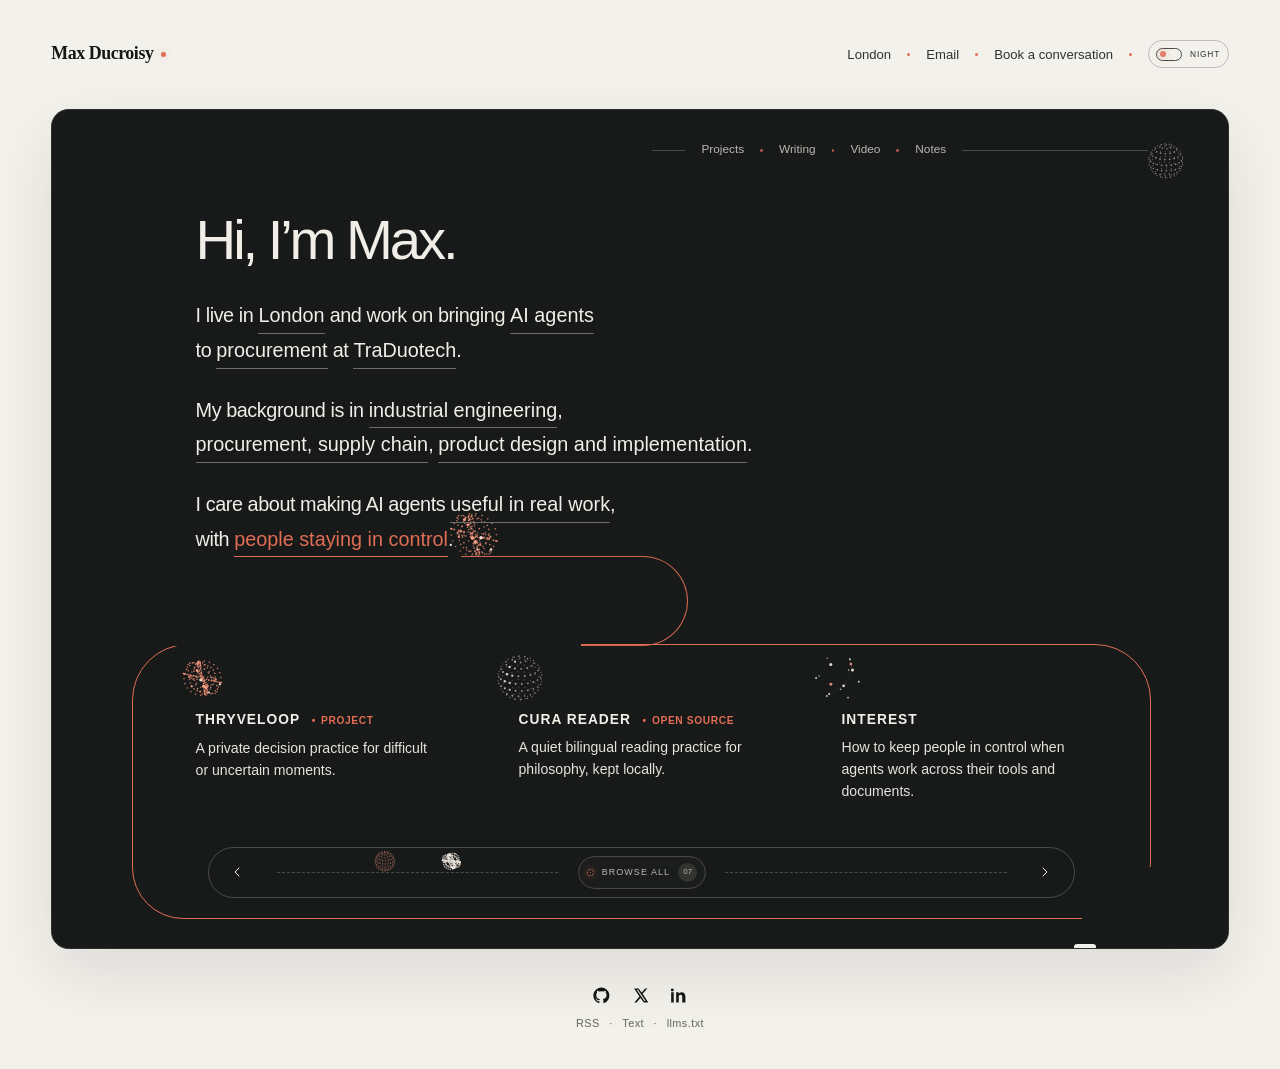
==== commit 7f1c27ca: "Refine site identity" ====
--- a/index.html
+++ b/index.html
@@ -6,17 +6,17 @@
   <meta name="description" content="Max Ducroisy lives in London and works on bringing useful, human-controlled AI agents to procurement at TraDuotech.">
   <meta name="theme-color" content="#f3f1ec">
   <script>try{const ambient=localStorage.getItem('max-ambient');if(ambient)document.documentElement.dataset.ambient=ambient}catch{}</script>
-  <meta property="og:title" content="Max Ducroisy">
+  <meta property="og:title" content="Max Ducroisy | Work, projects and notes">
   <meta property="og:description" content="Work, projects and interests from Max Ducroisy.">
   <meta property="og:type" content="website">
   <meta property="og:url" content="https://maxducroisy.xyz/">
   <meta property="og:image" content="https://maxducroisy.xyz/assets/social-card.png">
   <meta property="og:image:width" content="1200">
   <meta property="og:image:height" content="630">
-  <meta property="og:image:alt" content="Max Ducroisy — work, projects and notes">
+  <meta property="og:image:alt" content="Max Ducroisy: work, projects and notes">
   <meta name="twitter:card" content="summary_large_image">
   <meta name="twitter:creator" content="@mdu_x0">
-  <title>Max Ducroisy</title>
+  <title>Max Ducroisy | Work, projects and notes</title>
   <link rel="canonical" href="https://maxducroisy.xyz/">
   <link id="site-favicon" rel="icon" href="assets/favicon.svg" type="image/svg+xml">
   <link rel="alternate" type="application/rss+xml" title="Max Ducroisy" href="feed.xml">
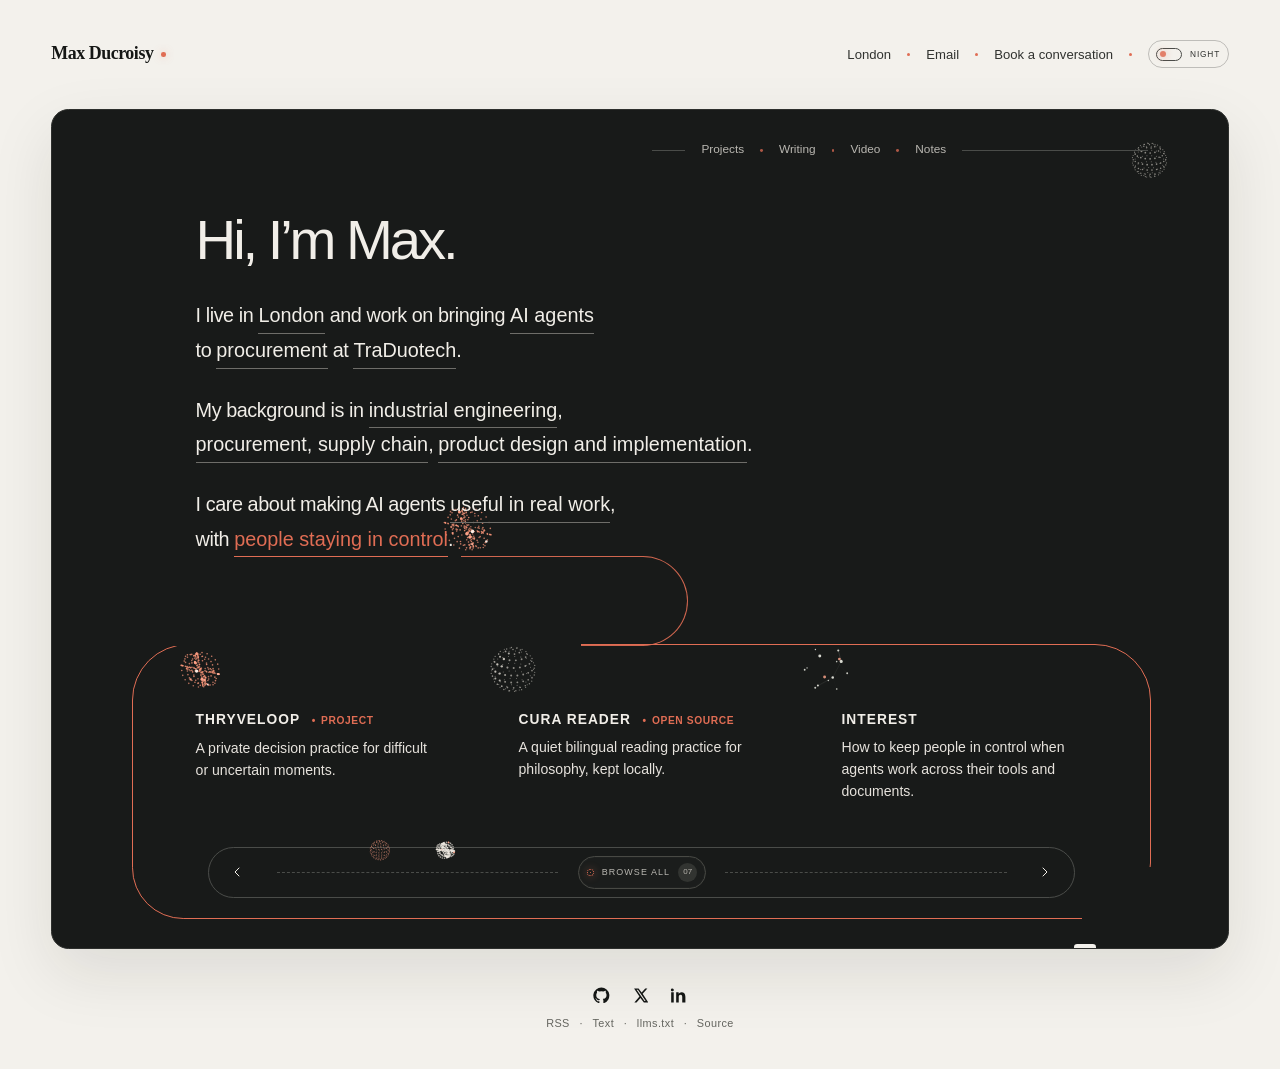
==== commit ce82da7e: "Improve archive discovery and canonical URLs" ====
--- a/index.html
+++ b/index.html
@@ -156,7 +156,7 @@
         <div class="archive-header">
           <div>
             <p>Browse</p>
-            <h2 id="archive-title">Writing and projects</h2>
+            <h2 id="archive-title">Archive</h2>
           </div>
           <button class="archive-close" type="button" aria-label="Close browse view">
             <svg class="ui-icon" viewBox="0 0 24 24" aria-hidden="true"><path d="M6 6l12 12M18 6 6 18"/></svg>
@@ -165,7 +165,7 @@
         <div class="archive-controls">
           <div class="archive-filters" role="group" aria-label="Filter browse view"></div>
           <label class="archive-search">
-            <span class="visually-hidden">Search writing and projects</span>
+            <span class="visually-hidden">Search the archive</span>
             <svg class="ui-icon" viewBox="0 0 24 24" aria-hidden="true"><circle cx="11" cy="11" r="6"/><path d="m16 16 4 4"/></svg>
             <input type="search" placeholder="Search the archive" autocomplete="off">
           </label>
@@ -187,12 +187,14 @@
       <a href="https://x.com/mdu_x0" rel="me" aria-label="X"><svg class="brand-icon" viewBox="0 0 24 24" aria-hidden="true"><path d="M18.9 2H22l-6.77 7.74L23.2 22h-6.24l-4.89-6.39L6.48 22H3.36l7.26-8.3L2.98 2h6.4l4.42 5.84L18.9 2Zm-1.1 17.84h1.73L8.44 4.05H6.58L17.8 19.84Z"/></svg><span>X</span></a>
       <a href="https://www.linkedin.com/in/ducroisy" rel="me" aria-label="LinkedIn"><svg class="brand-icon" viewBox="0 0 24 24" aria-hidden="true"><path d="M5.34 7.65H1.67V22h3.67V7.65ZM3.5 2A2.13 2.13 0 1 0 3.5 6.25 2.13 2.13 0 0 0 3.5 2ZM22 13.78c0-4.32-2.31-6.33-5.39-6.33a4.66 4.66 0 0 0-4.23 2.33h-.05V7.65H8.82V22h3.67v-7.1c0-1.87.35-3.68 2.67-3.68 2.29 0 2.32 2.14 2.32 3.8V22H22v-8.22Z"/></svg><span>LinkedIn</span></a>
     </nav>
-    <nav class="footer-editions" aria-label="Other editions">
+    <nav class="footer-editions" aria-label="Site resources">
       <a href="feed.xml">RSS</a>
       <span aria-hidden="true">·</span>
       <a href="index.txt">Text</a>
       <span aria-hidden="true">·</span>
       <a href="llms.txt">llms.txt</a>
+      <span aria-hidden="true">·</span>
+      <a href="https://github.com/md7-debug/maxducroisy.xyz">Source</a>
     </nav>
   </footer>
 </body>
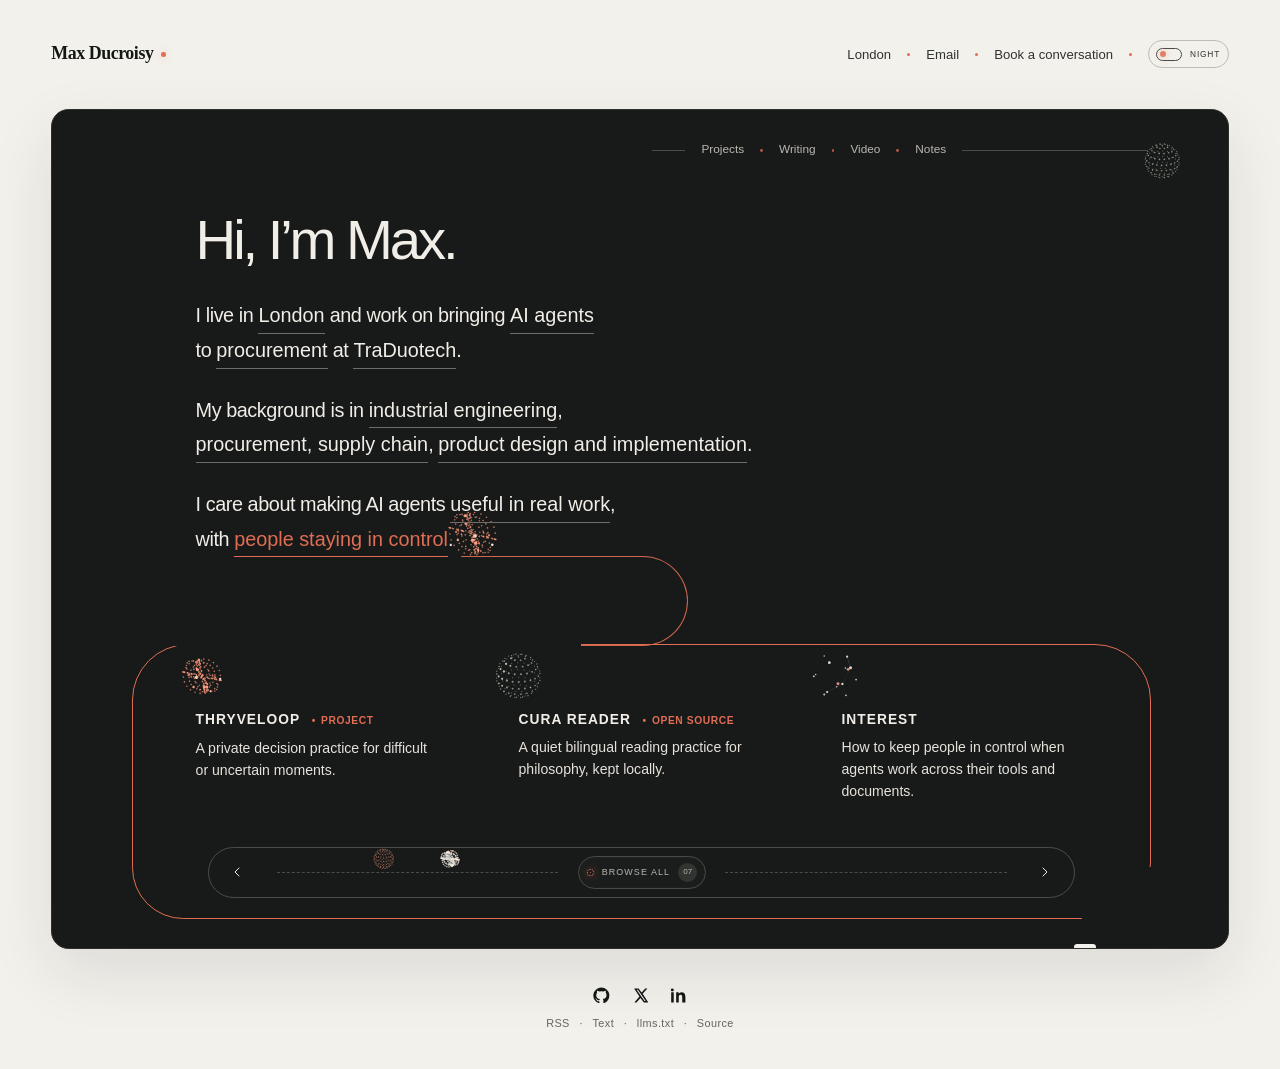
==== commit f138e514: "Link GitHub icon to site repository" ====
--- a/index.html
+++ b/index.html
@@ -183,7 +183,7 @@
 
   <footer class="site-footer">
     <nav class="footer-social" aria-label="Social links">
-      <a href="https://github.com/md7-debug" rel="me" aria-label="GitHub"><svg class="brand-icon" viewBox="0 0 24 24" aria-hidden="true"><path d="M12 .7a11.5 11.5 0 0 0-3.64 22.42c.58.1.79-.25.79-.56v-2.23c-3.23.7-3.91-1.37-3.91-1.37-.53-1.34-1.29-1.7-1.29-1.7-1.05-.72.08-.71.08-.71 1.17.08 1.78 1.2 1.78 1.2 1.04 1.77 2.72 1.26 3.39.96.1-.75.4-1.26.74-1.55-2.58-.29-5.29-1.29-5.29-5.69 0-1.26.45-2.28 1.19-3.09-.12-.29-.52-1.47.11-3.05 0 0 .97-.31 3.16 1.18a10.94 10.94 0 0 1 5.76 0c2.19-1.49 3.16-1.18 3.16-1.18.63 1.58.23 2.76.11 3.05.74.81 1.19 1.83 1.19 3.09 0 4.41-2.72 5.39-5.31 5.68.42.36.79 1.07.79 2.16v3.2c0 .31.21.67.8.56A11.5 11.5 0 0 0 12 .7Z"/></svg><span>GitHub</span></a>
+      <a href="https://github.com/md7-debug/maxducroisy.xyz" aria-label="GitHub"><svg class="brand-icon" viewBox="0 0 24 24" aria-hidden="true"><path d="M12 .7a11.5 11.5 0 0 0-3.64 22.42c.58.1.79-.25.79-.56v-2.23c-3.23.7-3.91-1.37-3.91-1.37-.53-1.34-1.29-1.7-1.29-1.7-1.05-.72.08-.71.08-.71 1.17.08 1.78 1.2 1.78 1.2 1.04 1.77 2.72 1.26 3.39.96.1-.75.4-1.26.74-1.55-2.58-.29-5.29-1.29-5.29-5.69 0-1.26.45-2.28 1.19-3.09-.12-.29-.52-1.47.11-3.05 0 0 .97-.31 3.16 1.18a10.94 10.94 0 0 1 5.76 0c2.19-1.49 3.16-1.18 3.16-1.18.63 1.58.23 2.76.11 3.05.74.81 1.19 1.83 1.19 3.09 0 4.41-2.72 5.39-5.31 5.68.42.36.79 1.07.79 2.16v3.2c0 .31.21.67.8.56A11.5 11.5 0 0 0 12 .7Z"/></svg><span>GitHub</span></a>
       <a href="https://x.com/mdu_x0" rel="me" aria-label="X"><svg class="brand-icon" viewBox="0 0 24 24" aria-hidden="true"><path d="M18.9 2H22l-6.77 7.74L23.2 22h-6.24l-4.89-6.39L6.48 22H3.36l7.26-8.3L2.98 2h6.4l4.42 5.84L18.9 2Zm-1.1 17.84h1.73L8.44 4.05H6.58L17.8 19.84Z"/></svg><span>X</span></a>
       <a href="https://www.linkedin.com/in/ducroisy" rel="me" aria-label="LinkedIn"><svg class="brand-icon" viewBox="0 0 24 24" aria-hidden="true"><path d="M5.34 7.65H1.67V22h3.67V7.65ZM3.5 2A2.13 2.13 0 1 0 3.5 6.25 2.13 2.13 0 0 0 3.5 2ZM22 13.78c0-4.32-2.31-6.33-5.39-6.33a4.66 4.66 0 0 0-4.23 2.33h-.05V7.65H8.82V22h3.67v-7.1c0-1.87.35-3.68 2.67-3.68 2.29 0 2.32 2.14 2.32 3.8V22H22v-8.22Z"/></svg><span>LinkedIn</span></a>
     </nav>
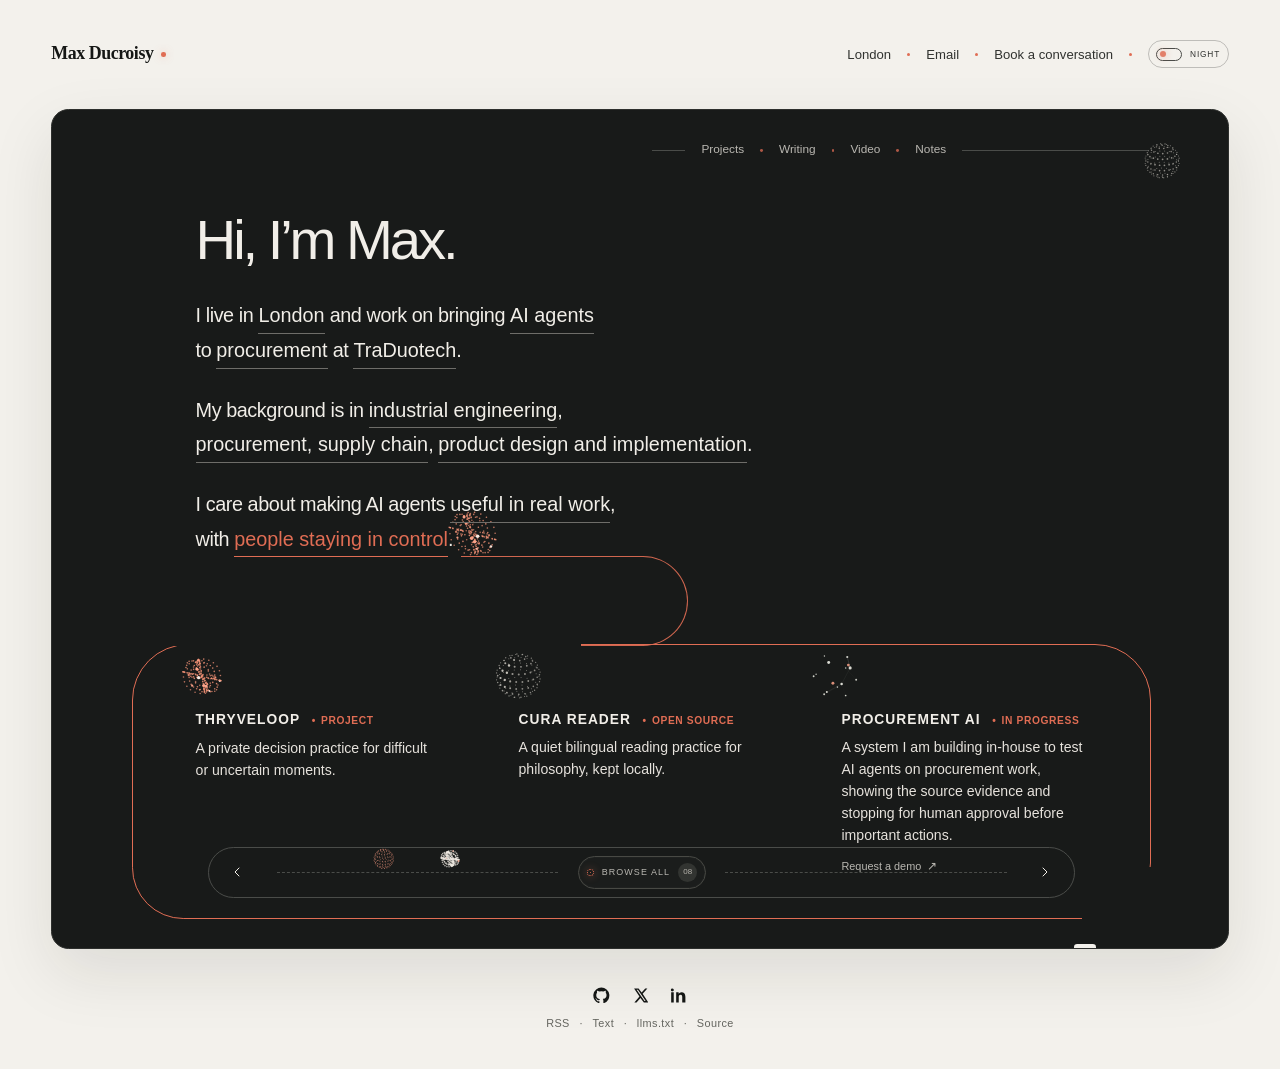
==== commit 1dd63fc6: "Route booking links through TraDuotech" ====
--- a/index.html
+++ b/index.html
@@ -64,7 +64,7 @@
       <span class="utility-separator" aria-hidden="true"></span>
       <a href="mailto:max.ducroisy@traduotech.com">Email</a>
       <span class="utility-separator" aria-hidden="true"></span>
-      <a href="https://cal.com/mducroisy"><span class="label-desktop">Book a conversation</span><span class="label-mobile">Book</span></a>
+      <a href="https://www.traduotech.com/contact?lead=max&amp;topic=Procurement%20AI%20%26%20Agent%20Deployment"><span class="label-desktop">Book a conversation</span><span class="label-mobile">Book</span></a>
       <span class="utility-separator" aria-hidden="true"></span>
       <button class="ambient-toggle" type="button" aria-pressed="false" aria-label="Switch to night theme">
         <span class="ambient-orbit" aria-hidden="true"><span class="ambient-bead"></span></span>
